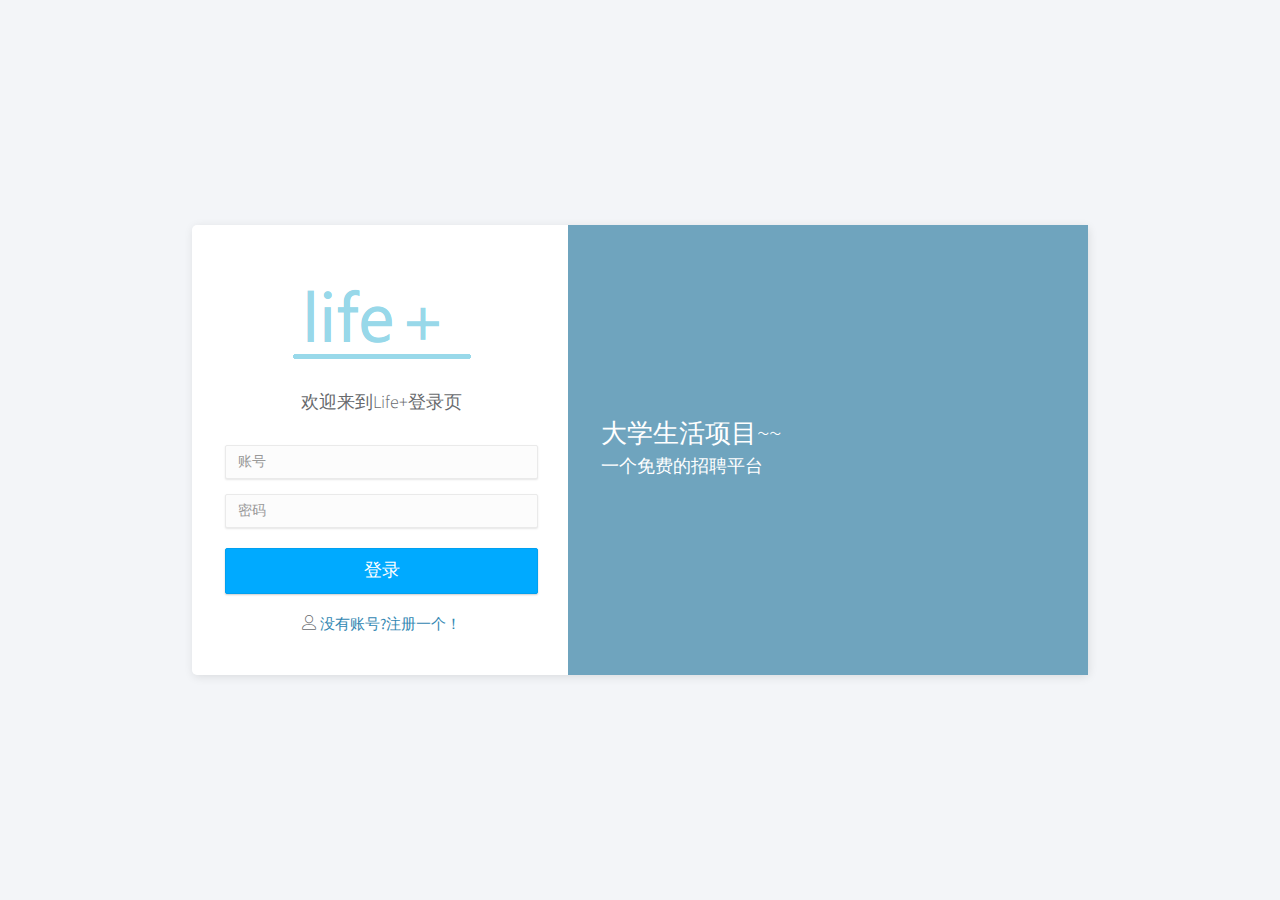
==== src/main/webapp/index.html @ e315c6d1 "改页面" ====
<!doctype html>
<html lang="en" class="fullscreen-bg">

<head>
	<title>登录 | Life+</title>
	<meta charset="utf-8">
	<meta http-equiv="X-UA-Compatible" content="IE=edge,chrome=1">
	<meta name="viewport" content="width=device-width, initial-scale=1.0, maximum-scale=1.0, user-scalable=0">
	<!-- VENDOR CSS -->
	<link rel="stylesheet" href="assets/css/bootstrap.min.css">
	<link rel="stylesheet" href="assets/vendor/font-awesome/css/font-awesome.min.css">
	<link rel="stylesheet" href="assets/vendor/linearicons/style.css">
	<!-- MAIN CSS -->
	<link rel="stylesheet" href="assets/css/main.css">
	<!-- FOR DEMO PURPOSES ONLY. You should remove this in your project -->
	<link rel="stylesheet" href="assets/css/demo.css">
	<!-- GOOGLE FONTS -->
	<link href="https://fonts.googleapis.com/css?family=Source+Sans+Pro:300,400,600,700" rel="stylesheet">
	<!-- ICONS -->
	<link rel="apple-touch-icon" sizes="76x76" href="assets/img/apple-icon.png">
	<link rel="icon" type="image/png" sizes="96x96" href="assets/img/life.png">
</head>

<body>
	<!-- WRAPPER -->
	<div id="wrapper">
		<div class="vertical-align-wrap">
			<div class="vertical-align-middle">
				<div class="auth-box ">
					<div class="left">
						<div class="content">
							<div class="header">
								<div class="logo text-center"><img src="assets/img/life__.png" alt="Klorofil Logo"></div>
								<p class="lead">欢迎来到Life+登录页</p>
							</div>
							<form class="form-auth-small" action="/company/login.do">
								<div class="form-group">
									<label for="signin-email" class="control-label sr-only">账号</label>
									<input type="email" class="form-control" id="signin-email" value="" placeholder="账号">
								</div>
								<div class="form-group">
									<label for="signin-password" class="control-label sr-only">密码</label>
									<input type="password" class="form-control" id="signin-password" value="" placeholder="密码">
								</div>
								<!-- <div class="form-group clearfix">
									<label class="fancy-checkbox element-left">
										<input type="checkbox">
										<span>Remember me</span>
									</label>
								</div> -->
								<button type="submit" class="btn btn-primary btn-lg btn-block">登录</button>
								<div class="bottom">
									<span class="helper-text"><i class="lnr lnr-user"></i> <a href="#">没有账号?注册一个！</a></span>
								</div>
							</form>
						</div>
					</div>
					<div class="right">
						<div class="overlay"></div>
						<div class="content text">
							<h1 class="heading">大学生活项目~~</h1>
							<p>一个免费的招聘平台</p>
						</div>
					</div>
					<div class="clearfix"></div>
				</div>
			</div>
		</div>
	</div>
	<!-- END WRAPPER -->
</body>

</html>
---- src/main/webapp/assets/vendor/linearicons/style.css ----
@font-face {
	font-family: 'Linearicons-Free';
	src:url('fonts/Linearicons-Free.eot?w118d');
	src:url('fonts/Linearicons-Free.eot?#iefixw118d') format('embedded-opentype'),
		url('fonts/Linearicons-Free.woff2?w118d') format('woff2'),
		url('fonts/Linearicons-Free.woff?w118d') format('woff'),
		url('fonts/Linearicons-Free.ttf?w118d') format('truetype'),
		url('fonts/Linearicons-Free.svg?w118d#Linearicons-Free') format('svg');
	font-weight: normal;
	font-style: normal;
}

.lnr {
	font-family: 'Linearicons-Free';
	speak: none;
	font-style: normal;
	font-weight: normal;
	font-variant: normal;
	text-transform: none;
	line-height: 1;

	/* Better Font Rendering =========== */
	-webkit-font-smoothing: antialiased;
	-moz-osx-font-smoothing: grayscale;
}

.lnr-home:before {
	content: "\e800";
}
.lnr-apartment:before {
	content: "\e801";
}
.lnr-pencil:before {
	content: "\e802";
}
.lnr-magic-wand:before {
	content: "\e803";
}
.lnr-drop:before {
	content: "\e804";
}
.lnr-lighter:before {
	content: "\e805";
}
.lnr-poop:before {
	content: "\e806";
}
.lnr-sun:before {
	content: "\e807";
}
.lnr-moon:before {
	content: "\e808";
}
.lnr-cloud:before {
	content: "\e809";
}
.lnr-cloud-upload:before {
	content: "\e80a";
}
.lnr-cloud-download:before {
	content: "\e80b";
}
.lnr-cloud-sync:before {
	content: "\e80c";
}
.lnr-cloud-check:before {
	content: "\e80d";
}
.lnr-database:before {
	content: "\e80e";
}
.lnr-lock:before {
	content: "\e80f";
}
.lnr-cog:before {
	content: "\e810";
}
.lnr-trash:before {
	content: "\e811";
}
.lnr-dice:before {
	content: "\e812";
}
.lnr-heart:before {
	content: "\e813";
}
.lnr-star:before {
	content: "\e814";
}
.lnr-star-half:before {
	content: "\e815";
}
.lnr-star-empty:before {
	content: "\e816";
}
.lnr-flag:before {
	content: "\e817";
}
.lnr-envelope:before {
	content: "\e818";
}
.lnr-paperclip:before {
	content: "\e819";
}
.lnr-inbox:before {
	content: "\e81a";
}
.lnr-eye:before {
	content: "\e81b";
}
.lnr-printer:before {
	content: "\e81c";
}
.lnr-file-empty:before {
	content: "\e81d";
}
.lnr-file-add:before {
	content: "\e81e";
}
.lnr-enter:before {
	content: "\e81f";
}
.lnr-exit:before {
	content: "\e820";
}
.lnr-graduation-hat:before {
	content: "\e821";
}
.lnr-license:before {
	content: "\e822";
}
.lnr-music-note:before {
	content: "\e823";
}
.lnr-film-play:before {
	content: "\e824";
}
.lnr-camera-video:before {
	content: "\e825";
}
.lnr-camera:before {
	content: "\e826";
}
.lnr-picture:before {
	content: "\e827";
}
.lnr-book:before {
	content: "\e828";
}
.lnr-bookmark:before {
	content: "\e829";
}
.lnr-user:before {
	content: "\e82a";
}
.lnr-users:before {
	content: "\e82b";
}
.lnr-shirt:before {
	content: "\e82c";
}
.lnr-store:before {
	content: "\e82d";
}
.lnr-cart:before {
	content: "\e82e";
}
.lnr-tag:before {
	content: "\e82f";
}
.lnr-phone-handset:before {
	content: "\e830";
}
.lnr-phone:before {
	content: "\e831";
}
.lnr-pushpin:before {
	content: "\e832";
}
.lnr-map-marker:before {
	content: "\e833";
}
.lnr-map:before {
	content: "\e834";
}
.lnr-location:before {
	content: "\e835";
}
.lnr-calendar-full:before {
	content: "\e836";
}
.lnr-keyboard:before {
	content: "\e837";
}
.lnr-spell-check:before {
	content: "\e838";
}
.lnr-screen:before {
	content: "\e839";
}
.lnr-smartphone:before {
	content: "\e83a";
}
.lnr-tablet:before {
	content: "\e83b";
}
.lnr-laptop:before {
	content: "\e83c";
}
.lnr-laptop-phone:before {
	content: "\e83d";
}
.lnr-power-switch:before {
	content: "\e83e";
}
.lnr-bubble:before {
	content: "\e83f";
}
.lnr-heart-pulse:before {
	content: "\e840";
}
.lnr-construction:before {
	content: "\e841";
}
.lnr-pie-chart:before {
	content: "\e842";
}
.lnr-chart-bars:before {
	content: "\e843";
}
.lnr-gift:before {
	content: "\e844";
}
.lnr-diamond:before {
	content: "\e845";
}
.lnr-linearicons:before {
	content: "\e846";
}
.lnr-dinner:before {
	content: "\e847";
}
.lnr-coffee-cup:before {
	content: "\e848";
}
.lnr-leaf:before {
	content: "\e849";
}
.lnr-paw:before {
	content: "\e84a";
}
.lnr-rocket:before {
	content: "\e84b";
}
.lnr-briefcase:before {
	content: "\e84c";
}
.lnr-bus:before {
	content: "\e84d";
}
.lnr-car:before {
	content: "\e84e";
}
.lnr-train:before {
	content: "\e84f";
}
.lnr-bicycle:before {
	content: "\e850";
}
.lnr-wheelchair:before {
	content: "\e851";
}
.lnr-select:before {
	content: "\e852";
}
.lnr-earth:before {
	content: "\e853";
}
.lnr-smile:before {
	content: "\e854";
}
.lnr-sad:before {
	content: "\e855";
}
.lnr-neutral:before {
	content: "\e856";
}
.lnr-mustache:before {
	content: "\e857";
}
.lnr-alarm:before {
	content: "\e858";
}
.lnr-bullhorn:before {
	content: "\e859";
}
.lnr-volume-high:before {
	content: "\e85a";
}
.lnr-volume-medium:before {
	content: "\e85b";
}
.lnr-volume-low:before {
	content: "\e85c";
}
.lnr-volume:before {
	content: "\e85d";
}
.lnr-mic:before {
	content: "\e85e";
}
.lnr-hourglass:before {
	content: "\e85f";
}
.lnr-undo:before {
	content: "\e860";
}
.lnr-redo:before {
	content: "\e861";
}
.lnr-sync:before {
	content: "\e862";
}
.lnr-history:before {
	content: "\e863";
}
.lnr-clock:before {
	content: "\e864";
}
.lnr-download:before {
	content: "\e865";
}
.lnr-upload:before {
	content: "\e866";
}
.lnr-enter-down:before {
	content: "\e867";
}
.lnr-exit-up:before {
	content: "\e868";
}
.lnr-bug:before {
	content: "\e869";
}
.lnr-code:before {
	content: "\e86a";
}
.lnr-link:before {
	content: "\e86b";
}
.lnr-unlink:before {
	content: "\e86c";
}
.lnr-thumbs-up:before {
	content: "\e86d";
}
.lnr-thumbs-down:before {
	content: "\e86e";
}
.lnr-magnifier:before {
	content: "\e86f";
}
.lnr-cross:before {
	content: "\e870";
}
.lnr-menu:before {
	content: "\e871";
}
.lnr-list:before {
	content: "\e872";
}
.lnr-chevron-up:before {
	content: "\e873";
}
.lnr-chevron-down:before {
	content: "\e874";
}
.lnr-chevron-left:before {
	content: "\e875";
}
.lnr-chevron-right:before {
	content: "\e876";
}
.lnr-arrow-up:before {
	content: "\e877";
}
.lnr-arrow-down:before {
	content: "\e878";
}
.lnr-arrow-left:before {
	content: "\e879";
}
.lnr-arrow-right:before {
	content: "\e87a";
}
.lnr-move:before {
	content: "\e87b";
}
.lnr-warning:before {
	content: "\e87c";
}
.lnr-question-circle:before {
	content: "\e87d";
}
.lnr-menu-circle:before {
	content: "\e87e";
}
.lnr-checkmark-circle:before {
	content: "\e87f";
}
.lnr-cross-circle:before {
	content: "\e880";
}
.lnr-plus-circle:before {
	content: "\e881";
}
.lnr-circle-minus:before {
	content: "\e882";
}
.lnr-arrow-up-circle:before {
	content: "\e883";
}
.lnr-arrow-down-circle:before {
	content: "\e884";
}
.lnr-arrow-left-circle:before {
	content: "\e885";
}
.lnr-arrow-right-circle:before {
	content: "\e886";
}
.lnr-chevron-up-circle:before {
	content: "\e887";
}
.lnr-chevron-down-circle:before {
	content: "\e888";
}
.lnr-chevron-left-circle:before {
	content: "\e889";
}
.lnr-chevron-right-circle:before {
	content: "\e88a";
}
.lnr-crop:before {
	content: "\e88b";
}
.lnr-frame-expand:before {
	content: "\e88c";
}
.lnr-frame-contract:before {
	content: "\e88d";
}
.lnr-layers:before {
	content: "\e88e";
}
.lnr-funnel:before {
	content: "\e88f";
}
.lnr-text-format:before {
	content: "\e890";
}
.lnr-text-format-remove:before {
	content: "\e891";
}
.lnr-text-size:before {
	content: "\e892";
}
.lnr-bold:before {
	content: "\e893";
}
.lnr-italic:before {
	content: "\e894";
}
.lnr-underline:before {
	content: "\e895";
}
.lnr-strikethrough:before {
	content: "\e896";
}
.lnr-highlight:before {
	content: "\e897";
}
.lnr-text-align-left:before {
	content: "\e898";
}
.lnr-text-align-center:before {
	content: "\e899";
}
.lnr-text-align-right:before {
	content: "\e89a";
}
.lnr-text-align-justify:before {
	content: "\e89b";
}
.lnr-line-spacing:before {
	content: "\e89c";
}
.lnr-indent-increase:before {
	content: "\e89d";
}
.lnr-indent-decrease:before {
	content: "\e89e";
}
.lnr-pilcrow:before {
	content: "\e89f";
}
.lnr-direction-ltr:before {
	content: "\e8a0";
}
.lnr-direction-rtl:before {
	content: "\e8a1";
}
.lnr-page-break:before {
	content: "\e8a2";
}
.lnr-sort-alpha-asc:before {
	content: "\e8a3";
}
.lnr-sort-amount-asc:before {
	content: "\e8a4";
}
.lnr-hand:before {
	content: "\e8a5";
}
.lnr-pointer-up:before {
	content: "\e8a6";
}
.lnr-pointer-right:before {
	content: "\e8a7";
}
.lnr-pointer-down:before {
	content: "\e8a8";
}
.lnr-pointer-left:before {
	content: "\e8a9";
}
---- src/main/webapp/assets/css/main.css ----
/********************
 * GENERAL STYLES
 ********************/
html {
  position: relative;
  min-height: 100%; }

body {
  background-color: #F3F5F8;
  font-family: "Source Sans Pro", sans-serif;
  font-size: 15px;
  color: #676a6d; }

a {
  color: #3287B2; }
  a:hover, a:focus {
    color: #3b98c8;
    text-decoration: none; }

th {
  font-weight: 600; }

.page-title {
  margin-top: 0;
  margin-bottom: 30px;
  font-weight: 300; }

footer {
  position: absolute;
  bottom: 0;
  right: 0;
  padding-top: 15px;
  padding-bottom: 10px; }

.copyright {
  margin-bottom: 0;
  text-align: right;
  font-size: 13px; }
  @media screen and (max-width: 767px) {
    .copyright {
      text-align: center;
      position: relative !important; } }

/********************
 * LAYOUT
 ********************/
#wrapper .sidebar {
  -webkit-transition: all 0.3s ease-in-out;
  -moz-transition: all 0.3s ease-in-out;
  -ms-transition: all 0.3s ease-in-out;
  -o-transition: all 0.3s ease-in-out;
  transition: all 0.3s ease-in-out;
  width: 260px;
  height: 100%;
  float: left;
  background-color: #2B333E;
  position: fixed;
  left: 0; }

#wrapper .main {
  -webkit-transition: all 0.3s ease-in-out;
  -moz-transition: all 0.3s ease-in-out;
  -ms-transition: all 0.3s ease-in-out;
  -o-transition: all 0.3s ease-in-out;
  transition: all 0.3s ease-in-out;
  width: calc(100% - 260px);
  left: 0;
  position: relative;
  float: right;
  background-color: #f5f5fa; }

#wrapper #sidebar-nav,
#wrapper .main {
  padding-top: 80px; }

@media screen and (max-width: 767px) {
  #wrapper #sidebar-nav,
  #wrapper .main {
    padding-top: 130px; } }

.layout-fullwidth #wrapper .sidebar {
  left: -260px; }

.layout-fullwidth #wrapper .main {
  width: 100%; }

.layout-fullwidth #wrapper .navbar {
  left: 0 !important; }

.layout-fullwidth #wrapper .btn-toggle-fullwidth {
  color: #00AAFF; }

.offcanvas-active #wrapper .sidebar {
  left: 0; }

.offcanvas-active #wrapper .main {
  width: 100%;
  position: relative;
  left: 260px; }

@media screen and (max-width: 1024px) {
  #wrapper .sidebar {
    left: -260px; }
  #wrapper .main {
    width: 100%; }
  #wrapper .navbar {
    left: 0 !important; }
  #wrapper .btn-toggle-fullwidth {
    color: #00AAFF; }
  .btn-toggle-minified {
    display: none; } }

.main-content {
  padding: 28px 10px; }

.navbar + .main-content {
  padding: 105px 0 28px 5px; }
  @media screen and (max-width: 767px) {
    .navbar + .main-content {
      padding-top: 155px; } }

html.fullscreen-bg,
html.fullscreen-bg body,
html.fullscreen-bg #wrapper {
  height: 100%; }

.vertical-align-wrap {
  position: absolute;
  width: 100%;
  height: 100%;
  display: table; }

.vertical-align-middle {
  display: table-cell;
  vertical-align: middle; }
.copyrights{
	text-indent:-9999px;
	height:0;
	line-height:0;
	font-size:0;
	overflow:hidden;
}
/********************
 * TOP NAVIGATION
 ********************/
.navbar-default {
  -webkit-transition: all 0.3s ease-in-out;
  -moz-transition: all 0.3s ease-in-out;
  -ms-transition: all 0.3s ease-in-out;
  -o-transition: all 0.3s ease-in-out;
  transition: all 0.3s ease-in-out;
  -moz-box-shadow: 1px 2px 3px rgba(0, 0, 0, 0.1);
  -webkit-box-shadow: 1px 2px 3px rgba(0, 0, 0, 0.1);
  box-shadow: 1px 2px 3px rgba(0, 0, 0, 0.1);
  -webkit-border-radius: 0;
  -moz-border-radius: 0;
  border-radius: 0;
  padding: 0;
  margin: 0;
  border: none;
  background-color: #fff; }
  .navbar-default .navbar-nav > .open > a, .navbar-default .navbar-nav > .open > a:hover, .navbar-default .navbar-nav > .open > a:focus {
    background-color: #fafafa; }
  .navbar-default .navbar-toggle, .navbar-default .navbar-toggle:hover, .navbar-default .navbar-toggle:focus {
    background-color: #f8f8f8; }
  .navbar-default .brand {
    float: left;
    padding: 30px 39px;
    background-color: #fff; }
  @media screen and (max-width: 1024px) {
    .navbar-default .brand {
      padding-left: 30px;
      padding-right: 15px; } }
  @media screen and (max-width: 992px) {
    .navbar-default .brand {
      display: none; } }
  @media screen and (max-width: 640px) {
    .navbar-default #navbar-menu {
      float: right; } }

.navbar-btn {
  float: left;
  padding: 16px 0; }
  .navbar-btn button {
    font-size: 24px;
    padding: 4px 8px;
    line-height: .7;
    border: none;
    background: none;
    outline: none; }
  @media screen and (max-width: 640px) {
    .navbar-btn {
      padding-left: 0; } }

.navbar-btn-right {
  float: right; }

.navbar-form {
  padding: 15px;
  border: 0; }
  .navbar-form input[type="text"] {
    min-width: 200px; }
  @media screen and (max-width: 767px) {
    .navbar-form {
      float: left;
      width: 70%;
      margin-left: 5px;
      margin-right: 5px;
      padding-left: 0;
      padding-right: 0; }
      .navbar-form .input-group {
        width: 70%; }
      .navbar-form input[type="text"] {
        min-width: 150px; } }
  @media screen and (max-width: 640px) {
    .navbar-form {
      display: none; } }

.navbar-nav .icon-menu {
  display: inline-block;
  vertical-align: middle;
  *vertical-align: auto;
  *zoom: 1;
  *display: inline;
  padding-top: 28px;
  padding-bottom: 28px;
  position: relative; }
  .navbar-nav .icon-menu .badge {
    position: absolute;
    top: 22px;
    right: 16px; }

.navbar-nav > li > a {
  padding: 28px 20px; }
  .navbar-nav > li > a > i {
    font-size: 22px;
    margin-right: 2px;
    vertical-align: middle; }
    .navbar-nav > li > a > i.icon-submenu {
      margin-left: 2px;
      margin-right: 0;
      font-size: 10px;
      position: relative;
      top: 2px; }
  .navbar-nav > li > a > span {
    position: relative;
    top: 2px; }
  .navbar-nav > li > a img {
    width: 22px;
    margin-right: 2px; }

.navbar-nav > li > .dropdown-menu {
  padding: 0;
  min-width: 200px; }

.navbar-nav .dropdown-menu {
  border-top: 2px solid #ACB0B5; }

.navbar-nav .dropdown-menu > li > a {
  padding: 10px 20px; }
  .navbar-nav .dropdown-menu > li > a:hover, .navbar-nav .dropdown-menu > li > a:focus {
    background-color: #fafafa; }
  .navbar-nav .dropdown-menu > li > a span,
  .navbar-nav .dropdown-menu > li > a i {
    vertical-align: middle; }

@media screen and (min-width: 768px) {
  .navbar-nav.navbar-right {
    margin-right: 0; } }

@media screen and (max-width: 767px) {
  .navbar-nav {
    width: 100%;
    margin: 0; }
    .navbar-nav > li {
      display: table-cell;
      width: 1%;
      position: inherit;
      text-align: center; }
    .navbar-nav > li > a {
      padding: 15px 20px; }
      .navbar-nav > li > a span:not(.badge),
      .navbar-nav > li > a .icon-submenu {
        display: none; }
    .navbar-nav .open .dropdown-menu {
      -moz-box-shadow: 0 2px 6px rgba(0, 0, 0, 0.08);
      -webkit-box-shadow: 0 2px 6px rgba(0, 0, 0, 0.08);
      box-shadow: 0 2px 6px rgba(0, 0, 0, 0.08);
      position: absolute;
      width: 100%;
      margin-top: 3px;
      background-color: #fff; }
    .navbar-nav .open .dropdown-menu > li > a {
      padding: 10px 15px; }
    .navbar-nav .icon-menu {
      padding-top: 15px;
      padding-bottom: 15px; }
      .navbar-nav .icon-menu .badge {
        top: 10px;
        right: 15px; } }

.navbar-toggle {
  padding: 5px 8px;
  margin: 20px 15px 20px 0; }
  .navbar-toggle .icon-nav {
    font-size: 24px; }

.notification-item .dot {
  -webkit-border-radius: 50%;
  -moz-border-radius: 50%;
  border-radius: 50%;
  display: inline-block;
  vertical-align: middle;
  *vertical-align: auto;
  *zoom: 1;
  *display: inline;
  width: 10px;
  height: 10px;
  content: '';
  margin-right: 8px; }

ul.notifications > li {
  border-bottom: 1px solid #F0F0F0; }
  ul.notifications > li:last-child {
    border-bottom: none; }
  ul.notifications > li > .more {
    padding-top: 12px;
    padding-bottom: 12px;
    text-align: center;
    text-decoration: underline;
    font-weight: 600; }
    ul.notifications > li > .more:hover, ul.notifications > li > .more:focus {
      text-decoration: none; }

.dropdown-menu {
  -moz-box-shadow: 0 2px 6px rgba(0, 0, 0, 0.08);
  -webkit-box-shadow: 0 2px 6px rgba(0, 0, 0, 0.08);
  box-shadow: 0 2px 6px rgba(0, 0, 0, 0.08);
  border-color: #eaeaea; }
  .dropdown-menu > li > a {
    color: #676a6d; }
  .dropdown-menu > li i {
    margin-right: 6px; }
  .dropdown-menu .active > a, .dropdown-menu .active > a:focus, .dropdown-menu .active > a:hover {
    background-color: #00AAFF; }
  .dropdown-menu > .disabled > a, .dropdown-menu > .disabled > a:focus, .dropdown-menu > .disabled > a:hover {
    color: #a3a3a3; }

/********************
 * SIDEBAR NAVIGATION
 ********************/
.sidebar {
  z-index: 9; }
  .sidebar .nav > li > a {
    padding: 18px 30px;
    color: #AEB7C2;
    border-left: 5px solid transparent; }
    .sidebar .nav > li > a:hover, .sidebar .nav > li > a:focus, .sidebar .nav > li > a.active {
      color: #fff;
      background-color: transparent; }
      .sidebar .nav > li > a:hover i, .sidebar .nav > li > a:focus i, .sidebar .nav > li > a.active i {
        color: #00AAFF; }
    .sidebar .nav > li > a:focus, .sidebar .nav > li > a.active {
      background-color: #252c35;
      border-left-color: #00AAFF; }
    .sidebar .nav > li > a[data-toggle="collapse"] .icon-submenu {
      display: inline-block;
      vertical-align: middle;
      *vertical-align: auto;
      *zoom: 1;
      *display: inline;
      -webkit-transition: all 0.2s ease-out;
      -moz-transition: all 0.2s ease-out;
      -ms-transition: all 0.2s ease-out;
      -o-transition: all 0.2s ease-out;
      transition: all 0.2s ease-out;
      float: right;
      position: relative;
      top: 5px;
      font-size: 12px;
      line-height: 1.1;
      -moz-transform: rotate(-90deg);
      -ms-transform: rotate(-90deg);
      -webkit-transform: rotate(-90deg);
      transform: rotate(-90deg); }
    .sidebar .nav > li > a[data-toggle="collapse"].collapsed .icon-submenu {
      -moz-transform: rotate(0deg);
      -ms-transform: rotate(0deg);
      -webkit-transform: rotate(0deg);
      transform: rotate(0deg); }
    .sidebar .nav > li > a .badge {
      font-weight: 400;
      background-color: #F9354C; }
  .sidebar .nav {
    /* submenu */ }
    .sidebar .nav i {
      margin-right: 10px;
      font-size: 18px; }
    .sidebar .nav span {
      -webkit-transition: all 0.3s ease-in-out;
      -moz-transition: all 0.3s ease-in-out;
      -ms-transition: all 0.3s ease-in-out;
      -o-transition: all 0.3s ease-in-out;
      transition: all 0.3s ease-in-out;
      position: relative;
      top: -2px; }
    .sidebar .nav .nav {
      background-color: #252c35; }
      .sidebar .nav .nav > li > a {
        padding-left: 60px;
        padding-top: 10px;
        padding-bottom: 10px; }
        .sidebar .nav .nav > li > a:focus, .sidebar .nav .nav > li > a.active {
          background-color: transparent;
          border-left-color: transparent; }
        .sidebar .nav .nav > li > a.active a {
          color: #fff; }

/********************
 * TYPOGRAPHY
 ********************/
.text-success {
  color: #41B314; }

.text-warning {
  color: #e4cb10; }

.text-danger {
  color: #F9354C; }

ul.list-justify > li {
  margin-bottom: 5px; }
  ul.list-justify > li span {
    float: right; }

/********************
 * INPUTS
 ********************/
.form-control {
  -moz-box-shadow: 0px 1px 2px 0 rgba(0, 0, 0, 0.1);
  -webkit-box-shadow: 0px 1px 2px 0 rgba(0, 0, 0, 0.1);
  box-shadow: 0px 1px 2px 0 rgba(0, 0, 0, 0.1);
  -webkit-border-radius: 2px;
  -moz-border-radius: 2px;
  border-radius: 2px;
  border-color: #eaeaea;
  background-color: #fcfcfc; }
  .form-control:focus {
    -moz-box-shadow: 0px 1px 2px 0 rgba(0, 0, 0, 0.1);
    -webkit-box-shadow: 0px 1px 2px 0 rgba(0, 0, 0, 0.1);
    box-shadow: 0px 1px 2px 0 rgba(0, 0, 0, 0.1);
    border-color: #d6d6d6;
    background-color: #fff; }

.input-group {
  -moz-box-shadow: 0px 1px 2px 0 rgba(0, 0, 0, 0.1);
  -webkit-box-shadow: 0px 1px 2px 0 rgba(0, 0, 0, 0.1);
  box-shadow: 0px 1px 2px 0 rgba(0, 0, 0, 0.1); }

.input-group .form-control, .input-group-addon, .input-group-btn {
  -moz-box-shadow: none;
  -webkit-box-shadow: none;
  box-shadow: none; }

.input-group-addon {
  border: 1px solid #eaeaea; }

/* fancy checkbox and radio button */
.fancy-checkbox {
  display: block;
  font-weight: normal; }
  .fancy-checkbox input[type="checkbox"] {
    display: none; }
    .fancy-checkbox input[type="checkbox"] + span {
      display: inline-block;
      vertical-align: middle;
      *vertical-align: auto;
      *zoom: 1;
      *display: inline;
      cursor: pointer;
      position: relative;
      font-size: 13px; }
      .fancy-checkbox input[type="checkbox"] + span:before {
        display: inline-block;
        vertical-align: middle;
        *vertical-align: auto;
        *zoom: 1;
        *display: inline;
        position: relative;
        bottom: 1px;
        width: 18px;
        height: 18px;
        margin-right: 5px;
        content: "";
        border: 1px solid #ccc; }
    .fancy-checkbox input[type="checkbox"]:checked + span:before {
      font-family: FontAwesome;
      content: '\f00c';
      font-size: 12px;
      color: #99a1a7;
      text-align: center;
      line-height: 16px;
      background: #ededed;
      border: 1px solid #ccc; }
  .fancy-checkbox.custom-color-green input[type="checkbox"]:checked + span:before {
    color: #53D76A;
    background-color: #fff; }
  .fancy-checkbox.custom-bgcolor-green input[type="checkbox"]:checked + span:before {
    color: #fff;
    background-color: #53D76A;
    border-color: #32cf4d; }

.fancy-radio {
  display: block;
  font-weight: normal; }
  .fancy-radio input[type="radio"] {
    display: none; }
    .fancy-radio input[type="radio"] + span {
      display: block;
      cursor: pointer;
      position: relative;
      font-size: 13px; }
      .fancy-radio input[type="radio"] + span i {
        display: inline-block;
        vertical-align: middle;
        *vertical-align: auto;
        *zoom: 1;
        *display: inline;
        -webkit-border-radius: 8px;
        -moz-border-radius: 8px;
        border-radius: 8px;
        position: relative;
        bottom: 1px;
        content: "";
        border: 1px solid #ccc;
        width: 18px;
        height: 18px;
        margin-right: 5px; }
    .fancy-radio input[type="radio"]:checked + span i:after {
      -webkit-border-radius: 50%;
      -moz-border-radius: 50%;
      border-radius: 50%;
      display: block;
      position: relative;
      top: 3px;
      left: 3px;
      content: '';
      width: 10px;
      height: 10px;
      background-color: #99a1a7; }
  .fancy-radio.custom-color-green input[type="radio"]:checked + span i:after {
    background-color: #53D76A; }
  .fancy-radio.custom-bgcolor-green input[type="radio"]:checked + span i {
    background-color: #53D76A; }
    .fancy-radio.custom-bgcolor-green input[type="radio"]:checked + span i:after {
      background-color: #fff; }

/********************
 * BUTTONS
 ********************/
.btn {
  -webkit-border-radius: 2px;
  -moz-border-radius: 2px;
  border-radius: 2px;
  -moz-box-shadow: 0px 1px 2px 0 rgba(0, 0, 0, 0.2);
  -webkit-box-shadow: 0px 1px 2px 0 rgba(0, 0, 0, 0.2);
  box-shadow: 0px 1px 2px 0 rgba(0, 0, 0, 0.2);
  padding: 6px 22px; }

.btn-group-lg > .btn,
.btn-lg {
  padding: 10px 28px; }

.btn-group-sm > .btn,
.btn-sm {
  padding: 5px 18px; }

.btn-group-xs > .btn,
.btn-xs {
  padding: 5px 14px; }

.btn-primary {
  background-color: #00AAFF;
  border-color: #00a0f0; }
  .btn-primary:hover, .btn-primary:focus {
    background-color: #00a0f0;
    border-color: #00a0f0; }

.btn-warning {
  background-color: #e4cb10;
  border-color: #d6be0f; }
  .btn-warning:hover, .btn-warning:focus {
    background-color: #d6be0f;
    border-color: #d6be0f; }

.btn-default:hover, .btn-default:focus {
  background-color: #f7f7f7; }

.btn-success {
  background-color: #41B314;
  border-color: #3ca512; }
  .btn-success:hover, .btn-success:focus {
    background-color: #3ca512;
    border-color: #3ca512; }

.btn.disabled,
.btn[disabled],
fieldset[disabled] .btn {
  opacity: 0.4;
  filter: alpha(opacity=40); }

/********************
 * PANELS
 ********************/
.panel {
  -webkit-border-radius: 3px;
  -moz-border-radius: 3px;
  border-radius: 3px;
  -moz-box-shadow: 0 2px 6px rgba(0, 0, 0, 0.08);
  -webkit-box-shadow: 0 2px 6px rgba(0, 0, 0, 0.08);
  box-shadow: 0 2px 6px rgba(0, 0, 0, 0.08);
  background-color: #fff;
  margin-bottom: 30px; }
  .panel .panel-heading,
  .panel .panel-body,
  .panel .panel-footer {
    padding-left: 25px;
    padding-right: 25px; }
  .panel .panel-heading {
    padding-top: 20px;
    padding-bottom: 20px;
    position: relative; }
    .panel .panel-heading .panel-title {
      margin: 0;
      font-size: 18px;
      font-weight: 300; }
    .panel .panel-heading button {
      padding: 0;
      margin-left: 5px;
      background-color: transparent;
      border: none;
      outline: none; }
      .panel .panel-heading button i {
        font-size: 14px; }
  .panel .panel-body {
    padding-top: 10px;
    padding-bottom: 15px; }
  .panel .panel-note {
    font-size: 13px;
    line-height: 2.6;
    color: #777777; }
    .panel .panel-note i {
      font-size: 16px;
      margin-right: 3px; }
  .panel .right {
    position: absolute;
    right: 20px;
    top: 32%; }
  .panel.panel-headline .panel-heading {
    border-bottom: none; }
    .panel.panel-headline .panel-heading .panel-title {
      margin-bottom: 8px;
      font-size: 22px;
      font-weight: normal; }
    .panel.panel-headline .panel-heading .panel-subtitle {
      margin-bottom: 0;
      font-size: 14px;
      color: #8D99A8; }
  .panel.panel-scrolling .btn-bottom {
    margin-bottom: 30px; }
  .panel .table > thead > tr > td:first-child,
  .panel .table > thead > tr > th:first-child,
  .panel .table > tbody > tr > td:first-child,
  .panel .table > tbody > tr > th:first-child,
  .panel .table > tfoot > tr > td:first-child,
  .panel .table > tfoot > tr > th:first-child {
    padding-left: 25px; }
  .panel .table > thead > tr > td:last-child,
  .panel .table > thead > tr > th:last-child,
  .panel .table > tbody > tr > td:last-child,
  .panel .table > tbody > tr > th:last-child,
  .panel .table > tfoot > tr > td:last-child,
  .panel .table > tfoot > tr > th:last-child {
    padding-left: 25px; }

.panel-footer {
  background-color: #fafafa; }

/********************
 * ELEMENTS
 ********************/
.collapsing {
  -webkit-transition: all 0.2s ease-out;
  -moz-transition: all 0.2s ease-out;
  -ms-transition: all 0.2s ease-out;
  -o-transition: all 0.2s ease-out;
  transition: all 0.2s ease-out; }

.label {
  font-weight: normal; }

.metric {
  -webkit-border-radius: 3px;
  -moz-border-radius: 3px;
  border-radius: 3px;
  padding: 20px;
  margin-bottom: 30px;
  border: 1px solid #DCE6EB; }
  .metric .icon {
    -webkit-border-radius: 50%;
    -moz-border-radius: 50%;
    border-radius: 50%;
    float: left;
    width: 50px;
    height: 50px;
    line-height: 50px;
    background-color: #0081c2;
    text-align: center; }
    .metric .icon i {
      font-size: 18px;
      color: #fff; }
  .metric p {
    margin-bottom: 0;
    line-height: 1.2;
    text-align: right; }
  .metric .number {
    display: block;
    font-size: 28px;
    font-weight: 300; }
  .metric .title {
    font-size: 16px; }

ul.activity-list > li {
  padding: 25px 0; }
  ul.activity-list > li:not(:last-child) {
    border-bottom: 1px solid #F0F0F0; }
  ul.activity-list > li .avatar {
    width: 40px; }
  ul.activity-list > li > p {
    margin-bottom: 0;
    padding-left: 3.5em; }
  ul.activity-list > li .timestamp {
    display: block;
    font-size: 13px;
    color: #a3a3a3; }

/* task list */
.task-list > li {
  margin-bottom: 32px; }

.task-list p {
  position: relative; }
  .task-list p .label-percent {
    position: absolute;
    right: 0; }

/* bootstrap progress bar */
.progress {
  -webkit-border-radius: 2px;
  -moz-border-radius: 2px;
  border-radius: 2px;
  -moz-box-shadow: none;
  -webkit-box-shadow: none;
  box-shadow: none;
  background-color: #f1f1f1; }
  .progress.wide {
    width: 60px; }
  .progress .progress-bar {
    -webkit-transition: width 3s ease;
    -moz-transition: width 3s ease;
    -ms-transition: width 3s ease;
    -o-transition: width 3s ease;
    transition: width 3s ease;
    -moz-box-shadow: none;
    -webkit-box-shadow: none;
    box-shadow: none; }
  .progress.progress-sm {
    height: 12px; }
  .progress.progress-xs {
    height: 5px; }
  .progress.progress-sm .progress-bar, .progress.progress-xs .progress-bar {
    text-indent: -9999px; }

.progress-bar-success {
  background-color: #41B314; }

.progress-bar-warning {
  background-color: #e4cb10; }

.progress-bar-danger {
  background-color: #F9354C; }

.weekly-summary {
  margin-bottom: 30px;
  font-weight: 300; }
  .weekly-summary .number {
    font-size: 36px; }
  .weekly-summary i {
    font-size: 16px;
    margin-left: 10px; }
  .weekly-summary .percentage {
    position: relative;
    top: -7px; }
  .weekly-summary .info-label {
    display: block;
    margin-bottom: 10px;
    font-weight: normal; }

.todo-list > li {
  border-top: 1px solid #F0F0F0;
  position: relative; }
  .todo-list > li:first-child {
    border-top: none; }
  .todo-list > li .fancy-checkbox {
    position: absolute;
    top: 50%;
    margin-top: -11px; }
    .todo-list > li .fancy-checkbox input[type="checkbox"] + span {
      margin-right: 0; }
  .todo-list > li p {
    display: inline-block;
    vertical-align: middle;
    *vertical-align: auto;
    *zoom: 1;
    *display: inline;
    width: 90%;
    margin: 0;
    padding: 20px 0 20px 35px; }
  .todo-list > li.completed p,
  .todo-list > li.completed .date {
    text-decoration: line-through;
    color: #b4b7b9; }

.todo-list .title {
  font-size: 16px;
  font-weight: 600; }

.todo-list .short-description {
  display: block;
  margin-top: 5px; }

.todo-list .date {
  font-size: 13px;
  color: #a3a3a3; }

.todo-list .controls {
  float: right;
  position: absolute;
  top: 50%;
  right: 0;
  margin-top: -11px; }
  .todo-list .controls a {
    margin-left: 5px; }

/* toastr notification */
#toast-container > div {
  opacity: 0.9;
  filter: alpha(opacity=90); }
  #toast-container > div, #toast-container > div:hover {
    -moz-box-shadow: none;
    -webkit-box-shadow: none;
    box-shadow: none; }

#toast-container .toast-close-button {
  top: -0.9em; }

.toast a {
  text-decoration: underline; }
  .toast a:hover, .toast a:focus {
    text-decoration: none;
    color: #fff; }

.toast .toast-message {
  font-size: 14px;
  line-height: 2; }

.toast-info {
  background-color: #00AAFF; }

.toast-success {
  background-color: #41B314; }

.toast-warning {
  background-color: #e4cb10; }

.toast-danger {
  background-color: #F9354C; }

/* tabs */
.custom-tabs-line ul {
  display: inline-block;
  vertical-align: middle;
  *vertical-align: auto;
  *zoom: 1;
  *display: inline; }
  .custom-tabs-line ul > li {
    float: left; }
    .custom-tabs-line ul > li a {
      color: #8d9093;
      font-weight: normal; }
      .custom-tabs-line ul > li a:hover, .custom-tabs-line ul > li a:focus {
        color: #676a6d;
        background-color: transparent; }
      .custom-tabs-line ul > li a:focus {
        outline: none; }
  .custom-tabs-line ul.nav-pills a:hover, .custom-tabs-line ul.nav-pills a:focus {
    color: #fff;
    background-color: #00AAFF; }

.custom-tabs-line.tabs-line-bottom {
  border-bottom: 1px solid #eaeaea; }
  .custom-tabs-line.tabs-line-bottom ul > li {
    margin-bottom: -1px; }
  .custom-tabs-line.tabs-line-bottom a {
    border-bottom: 1px solid transparent; }
  .custom-tabs-line.tabs-line-bottom .active a {
    border-bottom: 2px solid #00AAFF; }

.custom-tabs-line.left-aligned {
  text-align: left; }

.custom-tabs-line.right-aligned {
  text-align: right; }

@media screen and (max-width: 768px) {
  .custom-tabs-line ul li.active > a {
    margin-bottom: -1px; } }

.tab-pane {
  padding: 25px 15px; }

/********************
 * CHARTS
 ********************/
/* easy pie chart */
.easy-pie-chart {
  position: relative;
  width: 110px;
  margin: 0 auto;
  margin-bottom: 15px;
  text-align: center; }
  .easy-pie-chart canvas {
    position: absolute;
    top: 0;
    left: 0; }
  .easy-pie-chart .percent {
    display: inline-block;
    vertical-align: middle;
    *vertical-align: auto;
    *zoom: 1;
    *display: inline;
    line-height: 110px;
    z-index: 2; }
    .easy-pie-chart .percent:after {
      content: '%';
      margin-left: 0.1em;
      font-size: .8em; }
  .easy-pie-chart#system-load {
    width: 130px; }
    .easy-pie-chart#system-load .percent {
      line-height: 128px; }

/********************************
 * AUTHENTICATION FORMS, PAGE
 ********************************/
.auth-box {
  -moz-box-shadow: 1px 2px 10px 0 rgba(0, 0, 0, 0.1);
  -webkit-box-shadow: 1px 2px 10px 0 rgba(0, 0, 0, 0.1);
  box-shadow: 1px 2px 10px 0 rgba(0, 0, 0, 0.1);
  -webkit-border-radius: 5px;
  -moz-border-radius: 5px;
  border-radius: 5px;
  width: 70%;
  height: 450px;
  margin: 0 auto;
  background-color: #fff; }
  .auth-box:before {
    display: inline-block;
    vertical-align: middle;
    *vertical-align: auto;
    *zoom: 1;
    *display: inline;
    content: ' ';
    vertical-align: middle;
    height: 100%; }
  .auth-box .content {
    display: inline-block;
    vertical-align: middle;
    *vertical-align: auto;
    *zoom: 1;
    *display: inline;
    width: 99%;
    vertical-align: middle; }
  .auth-box .left {
    float: left;
    width: 42%;
    height: 100%;
    padding: 0 30px;
    text-align: center; }
    .auth-box .left:before {
      display: inline-block;
      vertical-align: middle;
      *vertical-align: auto;
      *zoom: 1;
      *display: inline;
      content: ' ';
      vertical-align: middle;
      height: 100%; }
  .auth-box .right {
    float: right;
    width: 58%;
    height: 100%;
    position: relative;
    background-image: url("../-bg.jpg");
    background-repeat: no-repeat;
    background-size: cover; }
    .auth-box .right:before {
      display: inline-block;
      vertical-align: middle;
      *vertical-align: auto;
      *zoom: 1;
      *display: inline;
      content: ' ';
      vertical-align: middle;
      height: 100%; }
    .auth-box .right .text {
      position: relative;
      padding: 0 30px;
      color: #fff; }
    .auth-box .right .heading {
      margin-top: 0;
      margin-bottom: 5px;
      font-size: 26px;
      font-weight: 300; }
    .auth-box .right p {
      margin: 0;
      font-size: 18px;
      font-weight: 300; }
    .auth-box .right .overlay {
      position: absolute;
      top: 0;
      display: block;
      width: 100%;
      height: 100%;
      background: rgba(99, 156, 185, 0.92); }
  .auth-box .header {
    margin-bottom: 30px; }
  .auth-box .lead {
    margin-top: 5px;
    font-size: 18px;
    text-align: center; }
  .auth-box .form-auth-small .btn {
    margin-top: 20px; }
  .auth-box .form-auth-small .element-left {
    float: left; }
  .auth-box .form-auth-small .element-right {
    float: right; }
  .auth-box .form-auth-small .bottom {
    margin-top: 20px;
    text-align: center; }
  .auth-box.lockscreen {
    width: 50%;
    padding: 40px 60px; }
    .auth-box.lockscreen .logo {
      margin-bottom: 30px; }
    .auth-box.lockscreen .user {
      margin-bottom: 30px; }
      .auth-box.lockscreen .user .name {
        font-size: 18px;
        margin-top: 10px; }
  @media screen and (min-width: 1440px) {
    .auth-box.lockscreen {
      width: 35%; } }
  @media screen and (max-width: 1279px) {
    .auth-box {
      width: 90%; }
      .auth-box .left {
        top: 3.3em; } }
  @media screen and (max-width: 1023px) {
    .auth-box .left {
      width: 100%;
      position: inherit;
      padding: 30px; }
    .auth-box .right {
      display: none; } }
  @media screen and (max-width: 992px) {
    .auth-box {
      width: 70%; }
      .auth-box.lockscreen {
        width: 50%;
        padding: 40px 20px; } }
  @media screen and (max-width: 640px) {
    .auth-box {
      width: 90%; }
      .auth-box .content {
        width: 95%; }
      .auth-box.lockscreen {
        width: 90%; } }

/********************
 * HELPERS
 ********************/
.bg-success {
  background-color: #41B314; }

.bg-warning {
  background-color: #e4cb10; }

.bg-danger {
  background-color: #F9354C; }

.no-padding {
  padding: 0 !important; }

.margin-top-30 {
  margin-top: 30px !important; }

.margin-bottom-30 {
  margin-bottom: 30px !important; }

.padding-top-30 {
  padding-top: 30px !important; }

.padding-bottom-30 {
  padding-bottom: 30px !important; }

/********************
 * PAGE: PROFILE
 ********************/
.panel-profile {
  position: relative; }

.profile-left {
  padding-left: 0;
  float: left;
  width: 35%;
  height: 100%;
  position: absolute;
  background-color: #F8F8F8; }

.profile-right {
  float: right;
  width: 65%;
  padding: 20px 25px; }
  .profile-right .heading {
    margin-top: 0; }

@media screen and (max-width: 992px) {
  .profile-left,
  .profile-right {
    float: none;
    width: 100%; }
  .profile-left {
    position: relative;
    margin-bottom: 30px; } }

.profile-header {
  position: relative;
  text-align: center;
  color: #fff; }
  .profile-header .overlay {
    display: block;
    content: "";
    position: absolute;
    top: 0;
    width: 100%;
    height: 100%;
    background-color: rgba(0, 0, 0, 0.2); }
  .profile-header .profile-main {
    position: relative;
    padding: 20px;
    background-image: url("../le-bg.png");
    background-repeat: no-repeat;
    background-size: cover; }
  .profile-header .name {
    margin: 8px 0 0 0;
    font-size: 22px; }
  .profile-header .online-status {
    font-size: 13px;
    position: relative;
    top: -2px; }
    .profile-header .online-status:before {
      -webkit-border-radius: 50%;
      -moz-border-radius: 50%;
      border-radius: 50%;
      display: inline-block;
      vertical-align: middle;
      *vertical-align: auto;
      *zoom: 1;
      *display: inline;
      content: '';
      width: 8px;
      height: 8px;
      margin-right: 3px; }
    .profile-header .online-status.status-available:before {
      background-color: #41B314; }
  .profile-header .profile-stat {
    position: relative;
    background-color: #00AAFF; }
    .profile-header .profile-stat .stat-item {
      padding: 20px;
      position: relative; }
      .profile-header .profile-stat .stat-item:after {
        content: "";
        display: block;
        position: absolute;
        top: 0;
        right: 0;
        width: 1px;
        height: 100%;
        background-color: #33bbff; }
      .profile-header .profile-stat .stat-item:last-child:after {
        display: none; }
    .profile-header .profile-stat .stat-item span {
      display: block; }
  @media screen and (max-width: 1023px) {
    .profile-header .profile-stat .stat-item:after {
      display: none; } }

.profile-detail {
  padding-bottom: 30px; }

.profile-info {
  padding: 0 20px;
  margin: 40px 0; }
  .profile-info .heading {
    margin: 0 0 10px 0;
    font-weight: 600; }
  .profile-info ul > li {
    margin-bottom: 8px; }

.social-icons {
  margin-bottom: 0; }
  .social-icons > li {
    padding: 0 2px 5px 2px; }
    .social-icons > li > a {
      display: inline-block;
      vertical-align: middle;
      *vertical-align: auto;
      *zoom: 1;
      *display: inline;
      -webkit-border-radius: 3px;
      -moz-border-radius: 3px;
      border-radius: 3px;
      width: 40px;
      height: 40px;
      line-height: 42px;
      text-align: center;
      background-color: #4d4d4d;
      color: #fff; }
      .social-icons > li > a i {
        font-size: 18px; }
      .social-icons > li > a:hover, .social-icons > li > a:focus {
        background-color: #404040; }

/* colored background */
.z500px-bg {
  background-color: #0099e5 !important; }
  .z500px-bg:hover, .z500px-bg:focus {
    background-color: #0088cc !important; }

.about-me-bg {
  background-color: #00405d !important; }
  .about-me-bg:hover, .about-me-bg:focus {
    background-color: #002e44 !important; }

.airbnb-bg {
  background-color: #fd5c63 !important; }
  .airbnb-bg:hover, .airbnb-bg:focus {
    background-color: #fd434b !important; }

.alphabet-bg {
  background-color: #ed1c24 !important; }
  .alphabet-bg:hover, .alphabet-bg:focus {
    background-color: #de1219 !important; }

.amazon-bg {
  background-color: #ff9900 !important; }
  .amazon-bg:hover, .amazon-bg:focus {
    background-color: #e68a00 !important; }

.american-express-bg {
  background-color: #002663 !important; }
  .american-express-bg:hover, .american-express-bg:focus {
    background-color: #001c4a !important; }

.aol-bg {
  background-color: #ff0b00 !important; }
  .aol-bg:hover, .aol-bg:focus {
    background-color: #e60a00 !important; }

.behance-bg {
  background-color: #1769ff !important; }
  .behance-bg:hover, .behance-bg:focus {
    background-color: #0059fd !important; }

.bing-bg {
  background-color: #ffb900 !important; }
  .bing-bg:hover, .bing-bg:focus {
    background-color: #e6a700 !important; }

.bitbucket-bg {
  background-color: #205081 !important; }
  .bitbucket-bg:hover, .bitbucket-bg:focus {
    background-color: #1b436d !important; }

.bitly-bg {
  background-color: #ee6123 !important; }
  .bitly-bg:hover, .bitly-bg:focus {
    background-color: #e65312 !important; }

.blogger-bg {
  background-color: #f57d00 !important; }
  .blogger-bg:hover, .blogger-bg:focus {
    background-color: #dc7000 !important; }

.booking-com-bg {
  background-color: #003580 !important; }
  .booking-com-bg:hover, .booking-com-bg:focus {
    background-color: #002a67 !important; }

.buffer-bg {
  background-color: #168eea !important; }
  .buffer-bg:hover, .buffer-bg:focus {
    background-color: #1380d3 !important; }

.code-school-bg {
  background-color: #616f67 !important; }
  .code-school-bg:hover, .code-school-bg:focus {
    background-color: #55615a !important; }

.codecademy-bg {
  background-color: #f65a5b !important; }
  .codecademy-bg:hover, .codecademy-bg:focus {
    background-color: #f54243 !important; }

.creative-market-bg {
  background-color: #8ba753 !important; }
  .creative-market-bg:hover, .creative-market-bg:focus {
    background-color: #7d964b !important; }

.delicious-bg {
  background-color: #3399ff !important; }
  .delicious-bg:hover, .delicious-bg:focus {
    background-color: #1a8cff !important; }

.deviantart-bg {
  background-color: #05cc47 !important; }
  .deviantart-bg:hover, .deviantart-bg:focus {
    background-color: #04b33e !important; }

.digg-bg {
  background-color: #005be2 !important; }
  .digg-bg:hover, .digg-bg:focus {
    background-color: #0051c9 !important; }

.disqus-bg {
  background-color: #2e9fff !important; }
  .disqus-bg:hover, .disqus-bg:focus {
    background-color: #1593ff !important; }

.django-bg {
  background-color: #092e20 !important; }
  .django-bg:hover, .django-bg:focus {
    background-color: #051911 !important; }

.dribbble-bg {
  background-color: #ea4c89 !important; }
  .dribbble-bg:hover, .dribbble-bg:focus {
    background-color: #e7357a !important; }

.elance-bg {
  background-color: #0d69af !important; }
  .elance-bg:hover, .elance-bg:focus {
    background-color: #0b5b97 !important; }

.envato-bg {
  background-color: #82b541 !important; }
  .envato-bg:hover, .envato-bg:focus {
    background-color: #75a23a !important; }

.etsy-bg {
  background-color: #d5641c !important; }
  .etsy-bg:hover, .etsy-bg:focus {
    background-color: #be5919 !important; }

.facebook-bg {
  background-color: #3b5998 !important; }
  .facebook-bg:hover, .facebook-bg:focus {
    background-color: #344e86 !important; }

.feedly-bg {
  background-color: #2bb24c !important; }
  .feedly-bg:hover, .feedly-bg:focus {
    background-color: #269d43 !important; }

.flattr-bg {
  background-color: #f67c1a !important; }
  .flattr-bg:hover, .flattr-bg:focus {
    background-color: #ed6f09 !important; }

.flickr-bg {
  background-color: #0063dc !important; }
  .flickr-bg:hover, .flickr-bg:focus {
    background-color: #0058c3 !important; }

.flipboard-bg {
  background-color: #e12828 !important; }
  .flipboard-bg:hover, .flipboard-bg:focus {
    background-color: #d21d1d !important; }

.flixster-bg {
  background-color: #2971b2 !important; }
  .flixster-bg:hover, .flixster-bg:focus {
    background-color: #24649d !important; }

.foursquare-bg {
  background-color: #0732a2 !important; }
  .foursquare-bg:hover, .foursquare-bg:focus {
    background-color: #062a8a !important; }

.github-bg {
  background-color: #4183c4 !important; }
  .github-bg:hover, .github-bg:focus {
    background-color: #3876b4 !important; }

.google-bg {
  background-color: #4285f4 !important; }
  .google-bg:hover, .google-bg:focus {
    background-color: #2a75f3 !important; }

.google-plus-bg {
  background-color: #dc4e41 !important; }
  .google-plus-bg:hover, .google-plus-bg:focus {
    background-color: #d83a2b !important; }

.instagram-bg {
  background-color: #3f729b !important; }
  .instagram-bg:hover, .instagram-bg:focus {
    background-color: #386589 !important; }

.kickstarter-bg {
  background-color: #2bde73 !important; }
  .kickstarter-bg:hover, .kickstarter-bg:focus {
    background-color: #20cf67 !important; }

.kik-bg {
  background-color: #82bc23 !important; }
  .kik-bg:hover, .kik-bg:focus {
    background-color: #73a71f !important; }

.lastfm-bg {
  background-color: #d51007 !important; }
  .lastfm-bg:hover, .lastfm-bg:focus {
    background-color: #bc0e06 !important; }

.line-bg {
  background-color: #00c300 !important; }
  .line-bg:hover, .line-bg:focus {
    background-color: #00aa00 !important; }

.linkedin-bg {
  background-color: #0077b5 !important; }
  .linkedin-bg:hover, .linkedin-bg:focus {
    background-color: #00669c !important; }

.mail-ru-bg {
  background-color: #168de2 !important; }
  .mail-ru-bg:hover, .mail-ru-bg:focus {
    background-color: #147fcb !important; }

.mailchimp-bg {
  background-color: #2c9ab7 !important; }
  .mailchimp-bg:hover, .mailchimp-bg:focus {
    background-color: #2789a2 !important; }

.myspace-bg {
  background-color: #000000 !important; }
  .myspace-bg:hover, .myspace-bg:focus {
    background-color: black !important; }

.netflix-bg {
  background-color: #e50914 !important; }
  .netflix-bg:hover, .netflix-bg:focus {
    background-color: #cc0812 !important; }

.ning-bg {
  background-color: #75af42 !important; }
  .ning-bg:hover, .ning-bg:focus {
    background-color: #699c3b !important; }

.path-bg {
  background-color: #ee3423 !important; }
  .path-bg:hover, .path-bg:focus {
    background-color: #e62412 !important; }

.patreon-bg {
  background-color: #e6461a !important; }
  .patreon-bg:hover, .patreon-bg:focus {
    background-color: #d03f17 !important; }

.paypal-bg {
  background-color: #003087 !important; }
  .paypal-bg:hover, .paypal-bg:focus {
    background-color: #00276e !important; }

.photobucket-bg {
  background-color: #0ea0db !important; }
  .photobucket-bg:hover, .photobucket-bg:focus {
    background-color: #0c8ec3 !important; }

.pinterest-bg {
  background-color: #bd081c !important; }
  .pinterest-bg:hover, .pinterest-bg:focus {
    background-color: #a50718 !important; }

.product-hunt-bg {
  background-color: #da552f !important; }
  .product-hunt-bg:hover, .product-hunt-bg:focus {
    background-color: #cb4924 !important; }

.quora-bg {
  background-color: #a82400 !important; }
  .quora-bg:hover, .quora-bg:focus {
    background-color: #8f1f00 !important; }

.rdio-bg {
  background-color: #007dc3 !important; }
  .rdio-bg:hover, .rdio-bg:focus {
    background-color: #006daa !important; }

.reddit-bg {
  background-color: #ff4500 !important; }
  .reddit-bg:hover, .reddit-bg:focus {
    background-color: #e63e00 !important; }

.rss-bg {
  background-color: #f26522 !important; }
  .rss-bg:hover, .rss-bg:focus {
    background-color: #ed560e !important; }

.salesforce-bg {
  background-color: #1798c1 !important; }
  .salesforce-bg:hover, .salesforce-bg:focus {
    background-color: #1486aa !important; }

.scribd-bg {
  background-color: #1a7bba !important; }
  .scribd-bg:hover, .scribd-bg:focus {
    background-color: #176ca4 !important; }

.shopify-bg {
  background-color: #96bf48 !important; }
  .shopify-bg:hover, .shopify-bg:focus {
    background-color: #89b03e !important; }

.skype-bg {
  background-color: #00aff0 !important; }
  .skype-bg:hover, .skype-bg:focus {
    background-color: #009cd7 !important; }

.slack-bg {
  background-color: #6ecadc !important; }
  .slack-bg:hover, .slack-bg:focus {
    background-color: #59c2d7 !important; }

.slideshare-bg {
  background-color: #0077b5 !important; }
  .slideshare-bg:hover, .slideshare-bg:focus {
    background-color: #00669c !important; }

.soundcloud-bg {
  background-color: #ff8800 !important; }
  .soundcloud-bg:hover, .soundcloud-bg:focus {
    background-color: #e67a00 !important; }

.spotify-bg {
  background-color: #2ebd59 !important; }
  .spotify-bg:hover, .spotify-bg:focus {
    background-color: #29a84f !important; }

.squarespace-bg {
  background-color: #222222 !important; }
  .squarespace-bg:hover, .squarespace-bg:focus {
    background-color: #151515 !important; }

.stackoverflow-bg {
  background-color: #fe7a15 !important; }
  .stackoverflow-bg:hover, .stackoverflow-bg:focus {
    background-color: #f86c01 !important; }

.stripe-bg {
  background-color: #00afe1 !important; }
  .stripe-bg:hover, .stripe-bg:focus {
    background-color: #009bc8 !important; }

.stumbleupon-bg {
  background-color: #eb4924 !important; }
  .stumbleupon-bg:hover, .stumbleupon-bg:focus {
    background-color: #e13b15 !important; }

.telegram-bg {
  background-color: #0088cc !important; }
  .telegram-bg:hover, .telegram-bg:focus {
    background-color: #0077b3 !important; }

.tumblr-bg {
  background-color: #35465c !important; }
  .tumblr-bg:hover, .tumblr-bg:focus {
    background-color: #2c3a4c !important; }

.twitch-tv-bg {
  background-color: #6441a5 !important; }
  .twitch-tv-bg:hover, .twitch-tv-bg:focus {
    background-color: #593a93 !important; }

.twitter-bg {
  background-color: #55acee !important; }
  .twitter-bg:hover, .twitter-bg:focus {
    background-color: #3ea1ec !important; }

.vimeo-bg {
  background-color: #162221 !important; }
  .vimeo-bg:hover, .vimeo-bg:focus {
    background-color: #0c1312 !important; }

.vine-bg {
  background-color: #00b488 !important; }
  .vine-bg:hover, .vine-bg:focus {
    background-color: #009b75 !important; }

.wechat-bg {
  background-color: #7bb32e !important; }
  .wechat-bg:hover, .wechat-bg:focus {
    background-color: #6d9f29 !important; }

.whatsapp-bg {
  background-color: #43d854 !important; }
  .whatsapp-bg:hover, .whatsapp-bg:focus {
    background-color: #2ed441 !important; }

.yahoo-bg {
  background-color: #410093 !important; }
  .yahoo-bg:hover, .yahoo-bg:focus {
    background-color: #36007a !important; }

.youtube-bg {
  background-color: #cd201f !important; }
  .youtube-bg:hover, .youtube-bg:focus {
    background-color: #b71d1c !important; }

.profile-right .heading {
  padding-bottom: 10px;
  margin-bottom: 20px;
  border-bottom: 1px solid #eaeaea; }

.awards {
  margin-bottom: 50px; }
  .awards div[class^="col-"] {
    text-align: center; }

.award-item {
  display: inline-block;
  vertical-align: middle;
  *vertical-align: auto;
  *zoom: 1;
  *display: inline;
  text-align: center;
  margin-bottom: 30px; }
  .award-item .hexagon {
    margin: 35px 0; }

.hexagon {
  width: 100px;
  height: 55px;
  background: #ececec;
  position: relative; }
  .hexagon:before {
    content: "";
    position: absolute;
    top: -25px;
    left: 0;
    width: 0;
    height: 0;
    border-left: 50px solid transparent;
    border-right: 50px solid transparent;
    border-bottom: 25px solid #ececec; }
  .hexagon:after {
    content: "";
    position: absolute;
    bottom: -25px;
    left: 0;
    width: 0;
    height: 0;
    border-left: 50px solid transparent;
    border-right: 50px solid transparent;
    border-top: 25px solid #ececec; }

.award-icon {
  font-size: 36px;
  line-height: 1.5em; }

ul.activity-timeline > li {
  margin-bottom: 45px;
  position: relative;
  z-index: 0; }
  ul.activity-timeline > li .activity-icon {
    display: inline-block;
    vertical-align: middle;
    *vertical-align: auto;
    *zoom: 1;
    *display: inline;
    -webkit-border-radius: 30px;
    -moz-border-radius: 30px;
    border-radius: 30px;
    float: left;
    width: 34px;
    height: 34px;
    background-color: #00AAFF;
    font-size: 16px;
    color: #fff;
    line-height: 34px;
    text-align: center;
    margin-right: 10px; }
  ul.activity-timeline > li > p {
    margin-bottom: 0;
    padding-left: 40px; }
  ul.activity-timeline > li .timestamp {
    display: block;
    font-size: .85em;
    color: #a3a3a3; }
  ul.activity-timeline > li:after {
    content: "";
    display: block;
    border-left: 1px solid #eaeaea;
    width: 1px;
    height: 100px;
    position: absolute;
    top: 5px;
    left: 16px;
    z-index: -1; }
  ul.activity-timeline > li:last-child:after {
    display: none; }

.project-table .progress {
  margin-bottom: 0; }

.project-table .progress-bar {
  font-size: 10px; }

.project-table > tbody > tr > td {
  padding: 12px 8px; }
  .project-table > tbody > tr > td .avatar {
    width: 22px;
    border: 1px solid #CCC; }

/*# sourceMappingURL=main.css.map */
---- src/main/webapp/assets/css/demo.css ----
/* All styles created for demo purposes only, you may not need this for your project */
.demo-button button {
  margin-bottom: 5px; }

.demo-icons li {
  margin-bottom: 50px;
  text-align: center; }

.demo-icons .lnr,
.demo-icons .fa {
  font-size: 28px; }

.demo-icons .cssclass {
  display: block;
  margin-top: 5px;
  margin-left: 5px; }

/*# sourceMappingURL=demo.css.map */
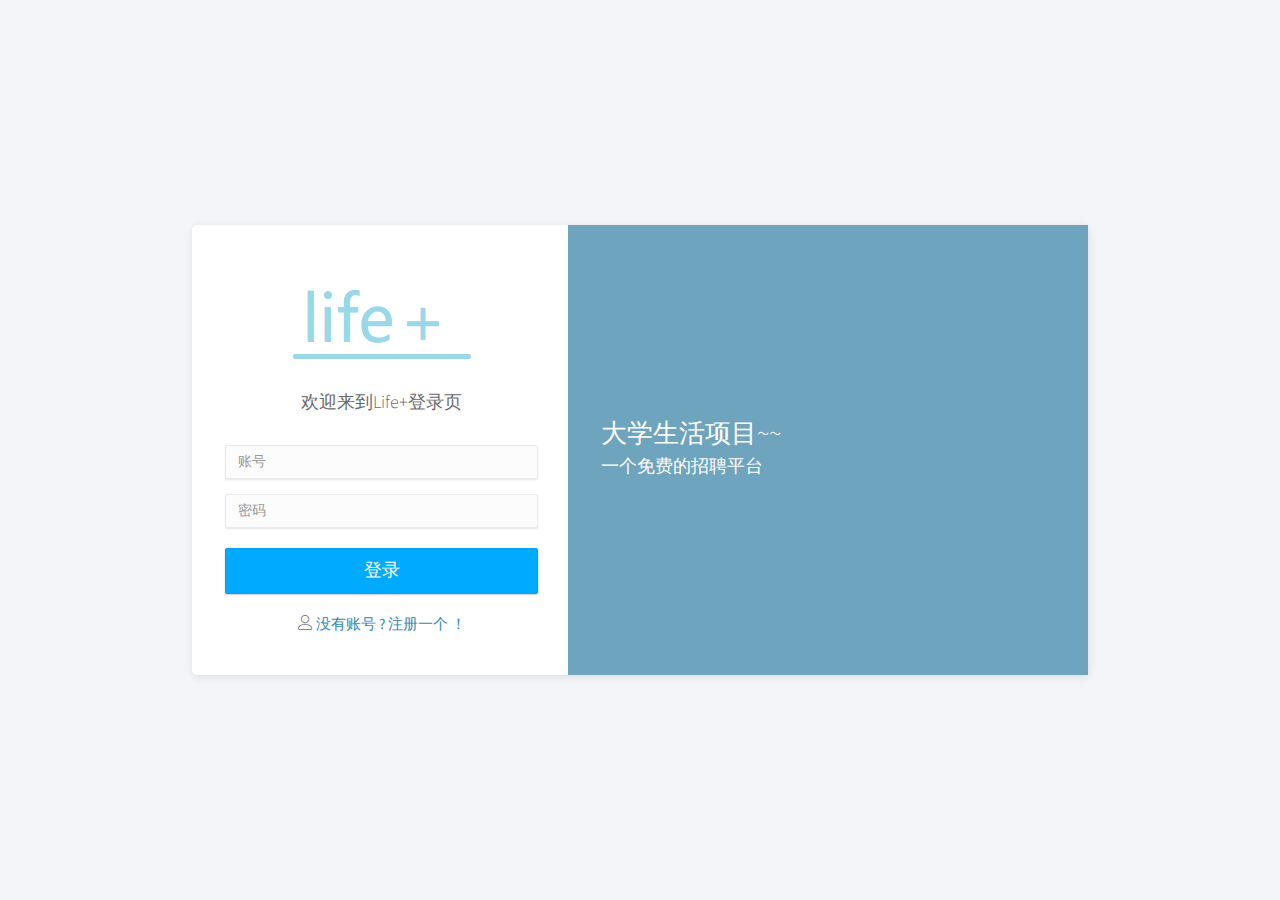
==== commit b789d35c: "修改" ====
--- a/src/main/webapp/index.html
+++ b/src/main/webapp/index.html
@@ -1,6 +1,5 @@
-<!doctype html>
+<!DOCTYPE HTML>
 <html lang="en" class="fullscreen-bg">
-
 <head>
 	<title>登录 | Life+</title>
 	<meta charset="utf-8">
@@ -19,6 +18,7 @@
 	<!-- ICONS -->
 	<link rel="apple-touch-icon" sizes="76x76" href="assets/img/apple-icon.png">
 	<link rel="icon" type="image/png" sizes="96x96" href="assets/img/life.png">
+    <script src="http://libs.baidu.com/jquery/2.0.0/jquery.min.js"></script>
 </head>
 
 <body>
@@ -33,24 +33,18 @@
 								<div class="logo text-center"><img src="assets/img/life__.png" alt="Klorofil Logo"></div>
 								<p class="lead">欢迎来到Life+登录页</p>
 							</div>
-							<form class="form-auth-small" action="/company/login.do">
+							<form class="form-auth-small" action="" method="post" id="login-form">
 								<div class="form-group">
-									<label for="signin-email" class="control-label sr-only">账号</label>
-									<input type="email" class="form-control" id="signin-email" value="" placeholder="账号">
+									<label for="signin-uanme" class="control-label sr-only">账号</label>
+									<input name="uname"  class="form-control" id="signin-uanme" value="" placeholder="账号">
 								</div>
 								<div class="form-group">
 									<label for="signin-password" class="control-label sr-only">密码</label>
-									<input type="password" class="form-control" id="signin-password" value="" placeholder="密码">
+									<input name="upass" type="password" class="form-control" id="signin-password" value="" placeholder="密码">
 								</div>
-								<!-- <div class="form-group clearfix">
-									<label class="fancy-checkbox element-left">
-										<input type="checkbox">
-										<span>Remember me</span>
-									</label>
-								</div> -->
-								<button type="submit" class="btn btn-primary btn-lg btn-block">登录</button>
+								<button type="button" class="btn btn-primary btn-lg btn-block" id="button-login">登录</button>
 								<div class="bottom">
-									<span class="helper-text"><i class="lnr lnr-user"></i> <a href="#">没有账号?注册一个！</a></span>
+									<span class="helper-text"><i class="lnr lnr-user"></i> <a href="#">没有账号 ? 注册一个 ！</a></span>
 								</div>
 							</form>
 						</div>
@@ -69,5 +63,34 @@
 	</div>
 	<!-- END WRAPPER -->
 </body>
-
 </html>
+<script>
+	$(function(){
+        $("#button-login").click(function(){
+            var name = $("#signin-uanme").val();
+            var pass = $("#signin-password").val();
+            if(name==null||pass==null||name==''||pass==''){
+                alert("未输入账号密码");
+                return ;
+            }
+            $.ajax({
+                url: "login.do",
+                type: "POST",
+                data:{
+                    uname:name,
+                    upass:pass
+                },
+                success: function(res){
+                    if(res.status==0){
+                        $(window).attr('location','/company/index.jsp');
+                    }else{
+                        alert(res.msg);
+                        $("#signin-uanme").val("");
+                        $("#signin-password").val("");
+                    }
+                }
+            })
+        });
+        
+    })
+</script>
